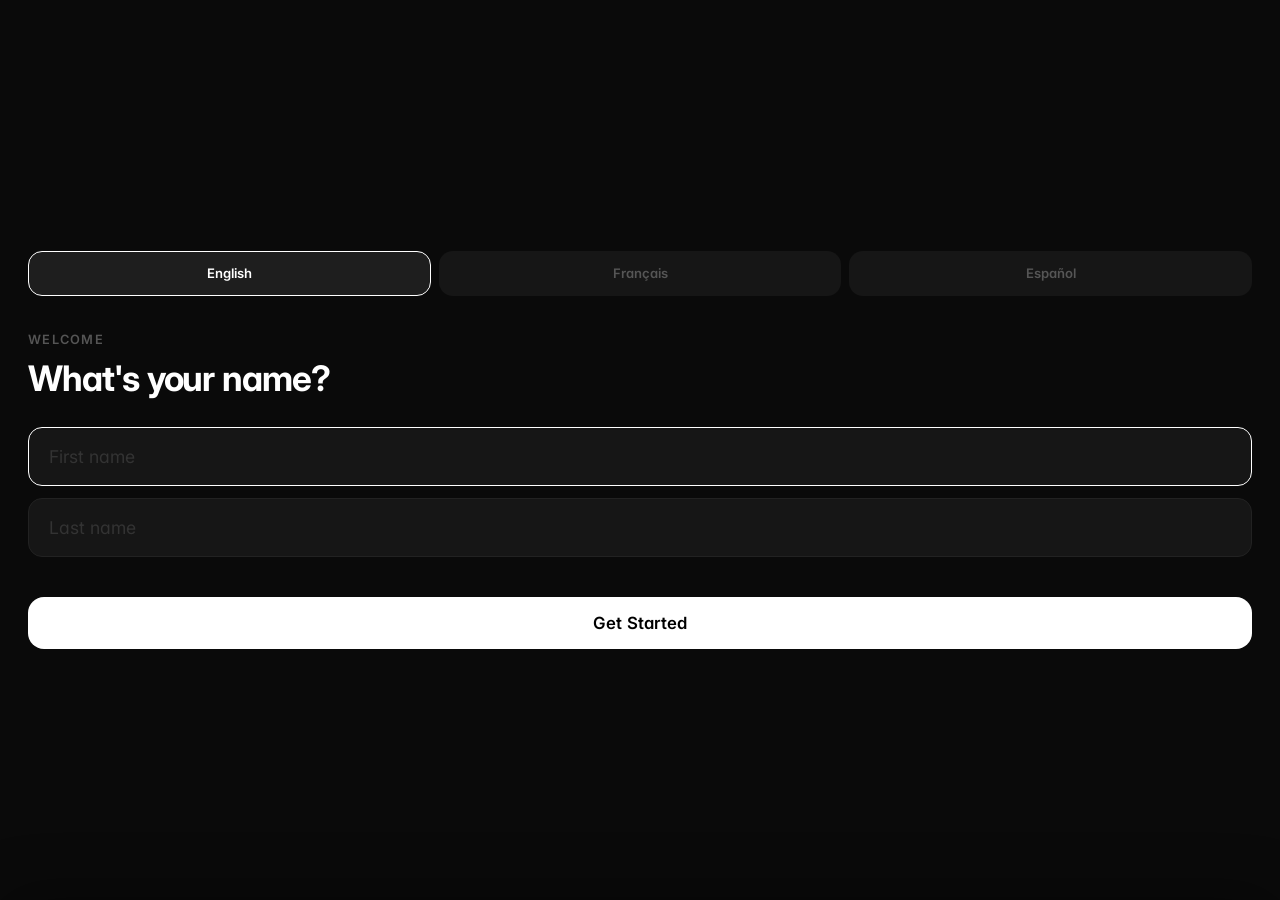
==== overtime/index.html @ 17a218dc "Publish overtime app at /overtime" ====
<!DOCTYPE html>
<html lang="en">
<head>
  <meta charset="UTF-8">
  <meta name="viewport" content="width=device-width, initial-scale=1.0, viewport-fit=cover">
  <meta name="apple-mobile-web-app-capable" content="yes">
  <meta name="apple-mobile-web-app-status-bar-style" content="black">
  <meta name="theme-color" content="#0a0a0a">
  <meta name="description" content="Suivez vos heures supplémentaires et partagez un rapport clair.">
  <title>Heures supplémentaires</title>
  <link rel="manifest" href="./manifest.webmanifest?v=20260817b">
  <link rel="icon" href="./assets/icon.svg" type="image/svg+xml">
  <link rel="apple-touch-icon" href="./assets/icon.svg">
  <link rel="preconnect" href="https://fonts.googleapis.com">
  <link rel="preconnect" href="https://fonts.gstatic.com" crossorigin>
  <link href="https://fonts.googleapis.com/css2?family=Inter:wght@400;500;600;700&display=swap" rel="stylesheet">
  <link rel="stylesheet" href="./styles/app.css?v=20260817b">
</head>
<body>
  <svg style="display:none">
    <symbol id="ico-back" viewBox="0 0 10 18" fill="none" stroke="currentColor" stroke-width="2.2" stroke-linecap="round" stroke-linejoin="round">
      <polyline points="9,1 1,9 9,17"></polyline>
    </symbol>
  </svg>

  <div class="slider" id="slider">
    <section class="screen" id="screen-home" aria-label="Home">
      <div class="home-header">
        <h1 data-i18n="overtime"></h1>
        <div class="home-total" id="homeTotal">0h</div>
        <div class="home-period" id="homePeriod"></div>
      </div>
      <div class="home-name-row">
        <div class="home-name-main">
          <span class="home-name-text" id="homeNameText"></span>
          <button class="edit-name-btn" id="editNameButton" type="button" data-i18n-title="edit_name" data-i18n-aria-label="edit_name">
            <svg width="13" height="13" viewBox="0 0 16 16" fill="none" stroke="currentColor" stroke-width="2.2" stroke-linecap="round" stroke-linejoin="round" aria-hidden="true">
              <path d="M11.5 2.5a2.121 2.121 0 0 1 3 3L5 15H1v-4L11.5 2.5z"></path>
            </svg>
          </button>
        </div>
        <button class="manage-entries-btn" id="manageEntriesButton" type="button" data-i18n-title="edit_entry" data-i18n-aria-label="edit_entry">
          <svg viewBox="0 0 18 18" aria-hidden="true">
            <path d="M3 5h12M3 9h12M3 13h12"></path>
          </svg>
        </button>
      </div>
      <div class="month-filter-wrap" id="monthFilterWrap" hidden>
        <div class="month-filter-label" data-i18n="month_filter"></div>
        <div class="month-filter" id="monthFilter"></div>
      </div>
      <div class="entries-scroll" id="entriesScroll"></div>
      <div class="action-dock">
        <button class="dock-btn dock-btn-primary" id="startFlowButton" type="button">
          <span class="dock-icon" aria-hidden="true">
            <svg width="18" height="18" viewBox="0 0 16 16" fill="none" stroke="currentColor" stroke-width="2.3" stroke-linecap="round">
              <line x1="8" y1="2" x2="8" y2="14"></line>
              <line x1="2" y1="8" x2="14" y2="8"></line>
            </svg>
          </span>
          <span class="dock-label" data-i18n="new_entry"></span>
        </button>
        <button class="dock-btn" id="openSendButton" type="button">
          <span class="dock-icon" aria-hidden="true">
            <svg width="18" height="18" viewBox="0 0 16 16" fill="none" stroke="currentColor" stroke-width="1.9" stroke-linecap="round" stroke-linejoin="round">
              <path d="M14 2 7 9"></path>
              <path d="M14 2 9.5 14l-2.5-5-5-2.5L14 2Z"></path>
            </svg>
          </span>
          <span class="dock-label" data-i18n="send_report"></span>
        </button>
      </div>
    </section>

    <section class="screen" id="screen-date" aria-label="Date">
      <div class="topbar">
        <button class="back-btn" id="backFromDateButton" type="button">
          <svg aria-hidden="true"><use href="#ico-back"></use></svg>
          <span data-i18n="back"></span>
        </button>
        <span class="topbar-title" data-i18n="new_entry"></span>
        <span></span>
      </div>
      <div class="step-dots"><div class="dot active"></div><div class="dot"></div><div class="dot"></div></div>
      <div class="content">
        <div class="screen-label" data-i18n="step1"></div>
        <div class="screen-question" data-i18n="q_date"></div>
        <input type="date" class="field big-input" id="inputDate">
        <button class="cta-btn" id="continueFromDateButton" type="button" data-i18n="continue"></button>
      </div>
    </section>

    <section class="screen" id="screen-hours" aria-label="Hours">
      <div class="topbar">
        <button class="back-btn" id="backFromHoursButton" type="button">
          <svg aria-hidden="true"><use href="#ico-back"></use></svg>
          <span data-i18n="back"></span>
        </button>
        <span class="topbar-title" data-i18n="new_entry"></span>
        <span></span>
      </div>
      <div class="step-dots"><div class="dot done"></div><div class="dot active"></div><div class="dot"></div></div>
      <div class="content">
        <div class="screen-label" data-i18n="step2"></div>
        <div class="screen-question" data-i18n="q_hours"></div>
        <div class="picker-label" data-i18n="lbl_hours"></div>
        <div class="stepper">
          <button class="step-btn" id="decreaseHoursButton" type="button" aria-label="Decrease hours">-</button>
          <div class="step-value" id="dispHours">0</div>
          <button class="step-btn" id="increaseHoursButton" type="button" aria-label="Increase hours">+</button>
        </div>
        <div class="picker-label mt-24" data-i18n="lbl_minutes"></div>
        <div class="seg-control">
          <button class="seg-btn active" type="button" data-minutes="0">00</button>
          <button class="seg-btn" type="button" data-minutes="15">15</button>
          <button class="seg-btn" type="button" data-minutes="30">30</button>
          <button class="seg-btn" type="button" data-minutes="45">45</button>
        </div>
        <div class="time-preview" id="timePreview">0h</div>
        <button class="cta-btn" id="continueFromHoursButton" type="button" data-i18n="continue"></button>
      </div>
    </section>

    <section class="screen" id="screen-note" aria-label="Note">
      <div class="topbar">
        <button class="back-btn" id="backFromNoteButton" type="button">
          <svg aria-hidden="true"><use href="#ico-back"></use></svg>
          <span data-i18n="back"></span>
        </button>
        <span class="topbar-title" data-i18n="new_entry"></span>
        <button class="topbar-action" id="skipNoteButton" type="button" data-i18n="skip"></button>
      </div>
      <div class="step-dots"><div class="dot done"></div><div class="dot done"></div><div class="dot active"></div></div>
      <div class="content">
        <div class="screen-label" data-i18n="step3"></div>
        <div class="screen-question" data-i18n="q_notes"></div>
        <textarea class="field note-input" id="inputNote" rows="4" data-i18n-placeholder="note_placeholder"></textarea>
        <button class="cta-btn" id="continueFromNoteButton" type="button" data-i18n="continue"></button>
      </div>
    </section>

    <section class="screen" id="screen-confirm" aria-label="Confirm">
      <div class="topbar">
        <button class="back-btn" id="backFromConfirmButton" type="button">
          <svg aria-hidden="true"><use href="#ico-back"></use></svg>
          <span data-i18n="back"></span>
        </button>
        <span class="topbar-title" data-i18n="confirm_title"></span>
        <span></span>
      </div>
      <div class="content">
        <div class="screen-question" data-i18n="looks_good"></div>
        <div class="confirm-card">
          <div class="confirm-row">
            <span class="lbl" data-i18n="lbl_date"></span>
            <span class="val" id="confirmDate">-</span>
          </div>
          <div class="confirm-row">
            <span class="lbl" data-i18n="lbl_hours"></span>
            <span class="val" id="confirmHours">-</span>
          </div>
          <div class="confirm-row" id="confirmNoteRow">
            <span class="lbl" data-i18n="lbl_note"></span>
            <span class="val" id="confirmNote">-</span>
          </div>
        </div>
        <button class="cta-btn" id="saveEntryButton" type="button" data-i18n="add_entry"></button>
        <button class="cta-btn cta-btn-secondary" id="cancelEntryButton" type="button" data-i18n="cancel"></button>
      </div>
    </section>
  </div>

  <div class="sheet-backdrop" id="sheetBackdrop" aria-hidden="true"></div>
  <section class="sheet" id="sendSheet" role="dialog" aria-modal="true" aria-hidden="true" aria-labelledby="sendSheetTitle">
    <div class="sheet-handle" aria-hidden="true"></div>
    <div class="sheet-header">
      <div>
        <div class="sheet-kicker" data-i18n="report_title"></div>
        <div class="sheet-title" id="sendSheetTitle" data-i18n="send_to_employer"></div>
      </div>
      <button class="sheet-close" id="closeSendButton" type="button" data-i18n-aria-label="back">
        <svg width="16" height="16" viewBox="0 0 16 16" fill="none" stroke="currentColor" stroke-width="2" stroke-linecap="round" aria-hidden="true">
          <line x1="3" y1="3" x2="13" y2="13"></line>
          <line x1="13" y1="3" x2="3" y2="13"></line>
        </svg>
      </button>
    </div>
    <div class="report-box" id="reportBox"></div>
    <div class="send-actions">
      <button class="send-btn send-copy" id="copyReportButton" type="button" data-i18n="copy_report"></button>
      <button class="send-btn send-whatsapp" id="whatsappReportButton" type="button" data-i18n="whatsapp"></button>
    </div>
  </section>

  <div class="name-overlay" id="nameOverlay" role="dialog" aria-modal="true">
    <div class="lang-selector">
      <button class="lang-btn" type="button" data-lang="en">English</button>
      <button class="lang-btn" type="button" data-lang="fr">Français</button>
      <button class="lang-btn" type="button" data-lang="es">Español</button>
    </div>
    <div class="welcome-label" data-i18n="welcome"></div>
    <div class="welcome-title" data-i18n="whats_your_name"></div>
    <div class="name-fields">
      <input type="text" id="firstName" maxlength="40" autocomplete="given-name" data-i18n-placeholder="first_name">
      <input type="text" id="lastName" maxlength="40" autocomplete="family-name" data-i18n-placeholder="last_name">
    </div>
    <button class="cta-btn" id="submitNameButton" type="button" data-i18n="get_started"></button>
  </div>

  <div class="toast" id="toast" role="status" aria-live="polite"></div>

  <script type="module" src="./src/app.js?v=20260817b"></script>
</body>
</html>
---- overtime/styles/app.css ----
*, *::before, *::after { box-sizing: border-box; margin: 0; padding: 0; }

:root {
  --safe-top: env(safe-area-inset-top, 44px);
  --safe-bottom: env(safe-area-inset-bottom, 34px);
  --safe-left: env(safe-area-inset-left, 0px);
  --safe-right: env(safe-area-inset-right, 0px);
  --bg: #0a0a0a;
  --panel: #161616;
  --panel-strong: #1e1e1e;
  --text: #ffffff;
  --muted: #888888;
  --subtle: #555555;
  --border: #222222;
}

html, body {
  height: 100%;
  background: var(--bg);
}

body {
  min-height: 100dvh;
  overflow: hidden;
  overscroll-behavior: none;
  color: var(--text);
  font-family: "Inter", -apple-system, BlinkMacSystemFont, sans-serif;
  -webkit-font-smoothing: antialiased;
  -moz-osx-font-smoothing: grayscale;
  -webkit-text-size-adjust: 100%;
  font-feature-settings: "cv02", "cv03", "cv04", "cv11";
  font-variant-numeric: tabular-nums;
  touch-action: manipulation;
}

button,
input,
textarea {
  font: inherit;
}

button {
  cursor: pointer;
}

.slider {
  display: flex;
  width: 100%;
  height: 100dvh;
  transition: transform 0.42s cubic-bezier(0.32, 0.72, 0, 1);
  will-change: transform;
}

.screen {
  min-width: 100vw;
  height: 100dvh;
  display: flex;
  flex-direction: column;
  padding: var(--safe-top) max(20px, var(--safe-right)) var(--safe-bottom) max(20px, var(--safe-left));
  overflow: hidden;
}

.topbar {
  display: flex;
  align-items: center;
  justify-content: space-between;
  min-height: 44px;
  padding: 8px 0 4px;
  flex-shrink: 0;
}

.back-btn,
.topbar-action,
.edit-name-btn,
.step-btn,
.seg-btn,
.lang-btn,
.send-btn,
.cta-btn {
  -webkit-tap-highlight-color: transparent;
}

.back-btn {
  display: flex;
  align-items: center;
  gap: 4px;
  background: none;
  border: none;
  color: var(--text);
  font-size: 1.05rem;
  padding: 8px 0;
  opacity: 0.75;
}

.back-btn svg { width: 10px; height: 18px; }

.topbar-title {
  font-size: 0.85rem;
  color: var(--subtle);
  font-weight: 500;
}

.topbar-action {
  background: none;
  border: none;
  color: var(--text);
  font-size: 0.95rem;
  padding: 8px 0;
  opacity: 0.55;
}

.step-dots {
  display: flex;
  gap: 6px;
  justify-content: center;
  padding: 10px 0 6px;
  flex-shrink: 0;
}

.dot {
  width: 6px;
  height: 6px;
  border-radius: 50%;
  background: #333333;
  transition: all 0.3s ease;
}

.dot.active {
  width: 18px;
  border-radius: 3px;
  background: var(--text);
}

.dot.done { background: var(--subtle); }

.content {
  flex: 1;
  min-height: 0;
  display: flex;
  flex-direction: column;
  justify-content: center;
  padding: 0 4px;
}

.screen-label {
  margin-bottom: 12px;
  font-size: 0.8rem;
  color: var(--subtle);
  text-transform: uppercase;
  letter-spacing: 0.1em;
  font-weight: 600;
}

.screen-question {
  margin-bottom: 36px;
  font-size: clamp(1.55rem, 5.8vw, 2rem);
  font-weight: 700;
  letter-spacing: -0.03em;
  line-height: 1.15;
}

.field {
  width: 100%;
  border: none;
  border-radius: 18px;
  padding: 20px 22px;
  background: var(--panel);
  color: var(--text);
  outline: none;
  -webkit-appearance: none;
  caret-color: var(--text);
}

.field::placeholder,
.name-overlay input::placeholder {
  color: #333333;
}

.big-input {
  font-size: clamp(1.45rem, 6vw, 2rem);
  font-weight: 600;
  letter-spacing: -0.02em;
}

.big-input:focus,
.note-input:focus {
  background: #1a1a1a;
}

input[type="date"].big-input {
  font-size: 1.4rem;
  color-scheme: dark;
}

.note-input {
  min-height: 120px;
  resize: none;
  font-size: 1.2rem;
  line-height: 1.5;
}

.cta-btn,
.send-btn {
  border: none;
  border-radius: 16px;
  font-weight: 600;
  transition: opacity 0.15s, transform 0.15s, background-color 0.15s, color 0.15s;
}

.cta-btn {
  width: 100%;
  margin-top: 20px;
  padding: 16px 18px;
  background: #ffffff;
  color: #000000;
  font-size: 1.05rem;
}

.cta-btn-secondary {
  margin-top: 10px;
  background: var(--panel);
  color: var(--muted);
}

.cta-btn:active,
.send-btn:active {
  opacity: 0.75;
  transform: scale(0.98);
}

.cta-btn:disabled,
.send-btn:disabled {
  opacity: 0.45;
  cursor: not-allowed;
  transform: none;
}

#screen-home { background: var(--bg); }

.home-header {
  padding: 16px 0 14px;
  flex-shrink: 0;
}

.home-header h1 {
  margin-bottom: 6px;
  font-size: 0.8rem;
  color: var(--subtle);
  text-transform: uppercase;
  letter-spacing: 0.1em;
  font-weight: 600;
}

.home-total {
  font-size: clamp(2.8rem, 15vw, 4rem);
  font-weight: 700;
  letter-spacing: -0.04em;
  line-height: 1;
}

.home-period {
  margin-top: 10px;
  color: #777777;
  font-size: 0.95rem;
  font-weight: 600;
  letter-spacing: -0.01em;
}

.home-name-row {
  display: flex;
  align-items: center;
  justify-content: space-between;
  gap: 12px;
  margin-bottom: 16px;
  flex-shrink: 0;
}

.home-name-main {
  min-width: 0;
  display: flex;
  align-items: center;
  gap: 8px;
}

.home-name-text {
  min-width: 0;
  font-size: 0.95rem;
  font-weight: 600;
  color: #aaaaaa;
  overflow: hidden;
  text-overflow: ellipsis;
  white-space: nowrap;
}

.edit-name-btn,
.manage-entries-btn {
  display: flex;
  align-items: center;
  background: none;
  border: none;
}

.edit-name-btn {
  padding: 4px 2px;
  color: #444444;
  font-size: 0;
  transition: color 0.15s;
}

.edit-name-btn:active { color: #aaaaaa; }

.manage-entries-btn {
  justify-content: center;
  width: 36px;
  height: 36px;
  border: 1px solid transparent;
  border-radius: 999px;
  color: var(--subtle);
  transition: background-color 0.15s, border-color 0.15s, color 0.15s, opacity 0.15s, transform 0.15s;
  flex-shrink: 0;
  -webkit-tap-highlight-color: transparent;
}

.manage-entries-btn svg {
  width: 19px;
  height: 19px;
  fill: none;
  stroke: currentColor;
  stroke-linecap: round;
  stroke-linejoin: round;
  stroke-width: 2;
}

.manage-entries-btn.active {
  border-color: var(--border);
  background: var(--panel);
  color: var(--text);
}

.manage-entries-btn:disabled {
  opacity: 0.35;
  cursor: not-allowed;
}

.manage-entries-btn:active:not(:disabled) {
  transform: scale(0.96);
}

.month-filter-wrap {
  margin-bottom: 14px;
  flex-shrink: 0;
}

.month-filter-label {
  margin-bottom: 10px;
  color: var(--subtle);
  font-size: 0.72rem;
  font-weight: 600;
  text-transform: uppercase;
  letter-spacing: 0.1em;
}

.month-filter {
  display: flex;
  gap: 8px;
  overflow-x: auto;
  padding-bottom: 4px;
  -webkit-overflow-scrolling: touch;
}

.month-filter::-webkit-scrollbar {
  display: none;
}

.month-chip {
  border: none;
  border-radius: 999px;
  background: var(--panel);
  color: var(--muted);
  padding: 10px 14px;
  white-space: nowrap;
  font-size: 0.82rem;
  font-weight: 600;
  transition: background-color 0.15s, color 0.15s;
  flex-shrink: 0;
}

.month-chip.active {
  background: #ffffff;
  color: #000000;
}

.entries-scroll {
  flex: 1;
  overflow-y: auto;
  -webkit-overflow-scrolling: touch;
  padding-bottom: 16px;
}

.entries-scroll::-webkit-scrollbar,
.report-box::-webkit-scrollbar {
  display: none;
}

.entry-row {
  position: relative;
  padding: 14px 0;
  border-bottom: 1px solid var(--panel);
  overflow: hidden;
}

.entry-surface {
  display: block;
  width: 100%;
}

.entry-summary {
  display: grid;
  grid-template-columns: minmax(0, 1fr) auto;
  align-items: start;
  gap: 12px;
}

.entry-main {
  min-width: 0;
  display: grid;
  grid-template-columns: auto minmax(0, 1fr);
  align-items: start;
  gap: 12px;
  border: none;
  background: none;
  color: inherit;
  padding: 0;
  text-align: left;
}

.entry-actions {
  display: inline-flex;
  align-items: center;
  gap: 0;
  flex-shrink: 0;
}

.entry-row.actions-open .entry-actions {
  gap: 6px;
}

.entry-action {
  min-width: 0;
  max-width: 0;
  overflow: hidden;
  border: 0 solid var(--border);
  border-radius: 999px;
  background: var(--panel);
  color: var(--muted);
  padding: 0;
  font-size: 0.72rem;
  font-weight: 700;
  line-height: 1;
  white-space: nowrap;
  transition: background-color 0.15s, border-color 0.15s, color 0.15s, max-width 0.15s, opacity 0.15s, padding 0.15s, transform 0.15s;
  -webkit-tap-highlight-color: transparent;
  opacity: 0;
  pointer-events: none;
  transform: translateX(6px);
}

.entry-row.actions-open .entry-action {
  min-width: 54px;
  max-width: 80px;
  border-width: 1px;
  padding: 7px 10px;
  opacity: 1;
  pointer-events: auto;
  transform: translateX(0);
}

.entry-row.actions-open .entry-action:active {
  transform: scale(0.96);
}

.entry-action-edit {
  color: #d6d6d6;
}

.entry-action-delete {
  color: #ff9b9b;
}

.entry-meta {
  min-width: 0;
  display: inline-flex;
  align-items: baseline;
  gap: 8px;
  white-space: nowrap;
}

.entry-date {
  min-width: 0;
  color: var(--subtle);
  font-size: 0.85rem;
  white-space: nowrap;
}

.entry-hrs {
  min-width: 0;
  color: var(--text);
  font-size: 1.05rem;
  font-weight: 600;
  white-space: nowrap;
}

.entry-preview {
  min-width: 0;
  color: var(--subtle);
  font-size: 0.85rem;
  white-space: nowrap;
  overflow: hidden;
  text-overflow: ellipsis;
}

.entry-details {
  display: none;
  margin-top: 10px;
  margin-left: 0;
  padding-right: 8px;
  color: #c1c1c1;
  font-size: 0.86rem;
  line-height: 1.5;
  white-space: pre-wrap;
}

.entry-row.expanded .entry-details {
  display: block;
}

.empty-msg {
  padding: 32px 0;
  text-align: center;
  color: #333333;
  font-size: 0.95rem;
}

.action-dock {
  position: sticky;
  bottom: calc(var(--safe-bottom) + 6px);
  display: grid;
  grid-template-columns: 1fr 1fr;
  gap: 10px;
  padding: 10px;
  margin-top: 14px;
  border: 1px solid rgba(255, 255, 255, 0.06);
  border-radius: 22px;
  background: rgba(12, 12, 12, 0.92);
  backdrop-filter: blur(16px);
  -webkit-backdrop-filter: blur(16px);
  flex-shrink: 0;
}

.dock-btn {
  display: flex;
  flex-direction: column;
  align-items: center;
  justify-content: center;
  gap: 6px;
  min-height: 64px;
  border: none;
  border-radius: 16px;
  background: var(--panel);
  color: var(--text);
  transition: opacity 0.15s, transform 0.15s, background-color 0.15s, color 0.15s;
}

.dock-btn:disabled {
  opacity: 0.45;
  cursor: not-allowed;
}

.dock-btn:active {
  transform: scale(0.98);
}

.dock-btn-primary {
  background: #ffffff;
  color: #000000;
}

.dock-icon {
  display: inline-flex;
  align-items: center;
  justify-content: center;
}

.dock-label {
  font-size: 0.76rem;
  font-weight: 700;
  letter-spacing: 0.04em;
  text-transform: uppercase;
}

.picker-label {
  margin-bottom: 10px;
  font-size: 0.75rem;
  text-transform: uppercase;
  letter-spacing: 0.08em;
  color: var(--subtle);
  font-weight: 600;
}

.mt-24 { margin-top: 24px; }

.stepper {
  display: flex;
  align-items: center;
  border-radius: 18px;
  overflow: hidden;
  background: var(--panel);
}

.step-btn {
  width: 72px;
  height: 72px;
  border: none;
  background: none;
  color: var(--text);
  font-size: 1.8rem;
  font-weight: 300;
  transition: background 0.12s;
  flex-shrink: 0;
}

.step-btn:active { background: #2a2a2a; }

.step-value {
  flex: 1;
  text-align: center;
  font-size: 2.8rem;
  font-weight: 700;
  letter-spacing: -0.03em;
}

.seg-control {
  display: grid;
  grid-template-columns: repeat(4, 1fr);
  gap: 4px;
  padding: 4px;
  border-radius: 14px;
  background: var(--panel);
}

.seg-btn {
  border: none;
  border-radius: 10px;
  background: none;
  color: var(--subtle);
  font-size: 1rem;
  font-weight: 600;
  padding: 14px 0;
  transition: background 0.15s, color 0.15s;
}

.seg-btn.active {
  background: #ffffff;
  color: #000000;
}

.time-preview {
  margin: 20px 0 4px;
  text-align: center;
  font-size: 1rem;
  color: var(--subtle);
  font-weight: 500;
  letter-spacing: -0.01em;
  transition: color 0.2s;
}

.time-preview.has-time { color: #aaaaaa; }

.confirm-card {
  margin-bottom: 4px;
  border-radius: 22px;
  padding: 28px 24px;
  background: var(--panel);
}

.confirm-row {
  display: flex;
  justify-content: space-between;
  align-items: center;
  gap: 12px;
  padding: 12px 0;
  border-bottom: 1px solid var(--border);
}

.confirm-row:last-child { border-bottom: none; }

.confirm-row .lbl {
  color: var(--subtle);
  font-size: 0.85rem;
}

.confirm-row .val {
  text-align: right;
  font-size: 1rem;
  font-weight: 600;
}

.report-box {
  flex: 1;
  overflow-y: auto;
  -webkit-overflow-scrolling: touch;
  border-radius: 18px;
  padding: 20px;
  background: var(--panel);
  color: #aaaaaa;
  font-family: "SF Mono", "Menlo", "Consolas", monospace;
  font-size: 0.82rem;
  line-height: 1.7;
  white-space: pre-wrap;
  word-break: break-word;
}

.send-actions {
  display: grid;
  grid-template-columns: 1fr 1fr;
  gap: 10px;
  margin-top: 16px;
  flex-shrink: 0;
}

.send-btn {
  padding: 16px;
  font-size: 0.95rem;
}

.send-copy {
  background: var(--panel-strong);
  color: var(--text);
}

.send-whatsapp {
  background: #ffffff;
  color: #000000;
}

.sheet-backdrop {
  position: fixed;
  inset: 0;
  z-index: 800;
  background: rgba(0, 0, 0, 0.55);
  opacity: 0;
  pointer-events: none;
  transition: opacity 0.2s ease;
}

.sheet {
  position: fixed;
  left: 0;
  right: 0;
  bottom: 0;
  z-index: 900;
  display: flex;
  flex-direction: column;
  gap: 0;
  max-height: min(82dvh, 720px);
  padding: 10px max(18px, var(--safe-right)) calc(var(--safe-bottom) + 18px) max(18px, var(--safe-left));
  border-top-left-radius: 26px;
  border-top-right-radius: 26px;
  background: #101010;
  box-shadow: 0 -20px 60px rgba(0, 0, 0, 0.42);
  transform: translateY(calc(100% + 18px));
  transition: transform 0.26s cubic-bezier(0.32, 0.72, 0, 1);
  pointer-events: none;
}

body.sheet-open .sheet-backdrop {
  opacity: 1;
  pointer-events: auto;
}

body.sheet-open .sheet {
  transform: translateY(0);
  pointer-events: auto;
}

.sheet-handle {
  width: 42px;
  height: 4px;
  margin: 0 auto 12px;
  border-radius: 999px;
  background: #353535;
}

.sheet-header {
  display: flex;
  align-items: flex-start;
  justify-content: space-between;
  gap: 12px;
  margin-bottom: 16px;
}

.sheet-kicker {
  margin-bottom: 6px;
  color: var(--subtle);
  font-size: 0.72rem;
  font-weight: 700;
  letter-spacing: 0.1em;
  text-transform: uppercase;
}

.sheet-title {
  font-size: clamp(1.3rem, 5vw, 1.65rem);
  font-weight: 700;
  letter-spacing: -0.03em;
  line-height: 1.15;
}

.sheet-close {
  position: relative;
  z-index: 1;
  display: inline-flex;
  align-items: center;
  justify-content: center;
  width: 38px;
  height: 38px;
  border: none;
  border-radius: 999px;
  background: var(--panel);
  color: var(--muted);
  flex-shrink: 0;
}

.name-overlay {
  position: fixed;
  inset: 0;
  z-index: 500;
  display: flex;
  flex-direction: column;
  justify-content: center;
  padding: calc(var(--safe-top) + 20px) 28px calc(var(--safe-bottom) + 20px);
  background: var(--bg);
  transition: opacity 0.4s ease, transform 0.4s ease;
}

.name-overlay.hide {
  opacity: 0;
  transform: translateY(-24px);
  pointer-events: none;
}

.lang-selector {
  display: flex;
  gap: 8px;
  margin-bottom: 36px;
}

.lang-btn {
  flex: 1;
  padding: 12px 8px;
  border: 1.5px solid transparent;
  border-radius: 14px;
  background: var(--panel);
  color: var(--subtle);
  font-size: 0.82rem;
  font-weight: 600;
  line-height: 1.4;
  text-align: center;
  transition: all 0.2s;
}

.lang-btn.active {
  border-color: #ffffff;
  background: var(--panel-strong);
  color: #ffffff;
}

.name-overlay .welcome-label {
  margin-bottom: 10px;
  font-size: 0.8rem;
  color: var(--subtle);
  text-transform: uppercase;
  letter-spacing: 0.1em;
  font-weight: 600;
}

.name-overlay .welcome-title {
  margin-bottom: 28px;
  font-size: 2.2rem;
  font-weight: 700;
  letter-spacing: -0.03em;
  line-height: 1.2;
}

.name-fields {
  display: flex;
  flex-direction: column;
  gap: 12px;
  margin-bottom: 20px;
}

.name-overlay input {
  border: 1.5px solid var(--border);
  border-radius: 14px;
  padding: 18px 20px;
  background: var(--panel);
  color: var(--text);
  font-size: 1.1rem;
  outline: none;
  transition: border-color 0.2s;
}

.name-overlay input:focus { border-color: #ffffff; }

.toast {
  position: fixed;
  left: 50%;
  bottom: calc(var(--safe-bottom) + 22px);
  z-index: 700;
  transform: translate(-50%, 12px);
  opacity: 0;
  pointer-events: none;
  min-width: 160px;
  max-width: calc(100vw - 48px);
  padding: 14px 18px;
  border-radius: 14px;
  background: rgba(255, 255, 255, 0.96);
  color: #000000;
  text-align: center;
  font-size: 0.95rem;
  font-weight: 600;
  transition: opacity 0.2s ease, transform 0.2s ease;
}

.toast.show {
  opacity: 1;
  transform: translate(-50%, 0);
}

.shake {
  animation: shake-x 0.26s linear;
}

@keyframes shake-x {
  0%, 100% { transform: translateX(0); }
  20% { transform: translateX(-7px); }
  40% { transform: translateX(7px); }
  60% { transform: translateX(-5px); }
  80% { transform: translateX(5px); }
}

@media (max-width: 430px) {
  .screen {
    padding: var(--safe-top) max(16px, var(--safe-right)) var(--safe-bottom) max(16px, var(--safe-left));
  }

  .home-header {
    padding: 10px 0 12px;
  }

  .home-period {
    margin-top: 8px;
    font-size: 0.88rem;
  }

  .home-name-row {
    margin-bottom: 12px;
  }

  .month-filter-wrap {
    margin-bottom: 12px;
  }

  .month-chip {
    padding: 9px 12px;
    font-size: 0.78rem;
  }

  .entry-main {
    grid-template-columns: 1fr;
    align-items: start;
    row-gap: 6px;
  }

  .entry-row.actions-open .entry-action {
    min-width: 58px;
    padding: 8px 11px;
  }

  .entry-meta {
    gap: 6px;
  }

  .entry-date {
    grid-column: 1;
  }

  .entry-preview {
    grid-column: 1;
    line-height: 1.4;
  }

  .action-dock {
    gap: 8px;
    padding: 8px;
    margin-top: 10px;
  }

  .dock-btn {
    min-height: 58px;
    gap: 4px;
  }

  .dock-label {
    font-size: 0.7rem;
  }

  .step-btn {
    width: 60px;
    height: 60px;
    font-size: 1.55rem;
  }

  .step-value {
    font-size: 2.3rem;
  }

  .seg-btn {
    padding: 12px 0;
    font-size: 0.94rem;
  }

  .report-box {
    padding: 16px;
    font-size: 0.78rem;
  }

  .send-actions {
    grid-template-columns: 1fr;
  }

  .lang-selector {
    gap: 6px;
    margin-bottom: 24px;
  }

  .lang-btn {
    padding: 10px 6px;
    font-size: 0.76rem;
  }

  .name-overlay {
    justify-content: flex-start;
    overflow-y: auto;
  }

  .name-overlay .welcome-title {
    margin-bottom: 22px;
    font-size: clamp(1.75rem, 8.4vw, 2.2rem);
  }

  .name-overlay input {
    padding: 16px 18px;
  }

  .sheet {
    max-height: 88dvh;
    padding-left: max(16px, var(--safe-left));
    padding-right: max(16px, var(--safe-right));
  }
}

@media (max-height: 760px) {
  .content {
    justify-content: flex-start;
    overflow-y: auto;
    padding-top: 12px;
    padding-bottom: 12px;
  }

  .step-dots {
    padding: 8px 0 4px;
  }

  .screen-label {
    margin-bottom: 10px;
  }

  .screen-question {
    margin-bottom: 24px;
  }

  .field {
    padding: 18px;
  }

  .note-input {
    min-height: 104px;
    font-size: 1.05rem;
  }

  .cta-btn {
    margin-top: 14px;
  }

  .picker-label {
    margin-bottom: 8px;
  }

  .mt-24 {
    margin-top: 18px;
  }

  .time-preview {
    margin: 14px 0 2px;
  }

  .confirm-card {
    padding: 22px 18px;
  }

  .action-dock {
    margin-top: 10px;
    padding: 8px;
  }
}

@media (prefers-reduced-motion: reduce) {
  .slider,
  .cta-btn,
  .dock-btn,
  .send-btn,
  .topbar-action,
  .back-btn,
  .seg-btn,
  .lang-btn,
  .name-overlay,
  .toast,
  .sheet,
  .sheet-backdrop,
  .entry-action {
    transition: none;
  }

  .shake {
    animation: none;
  }
}
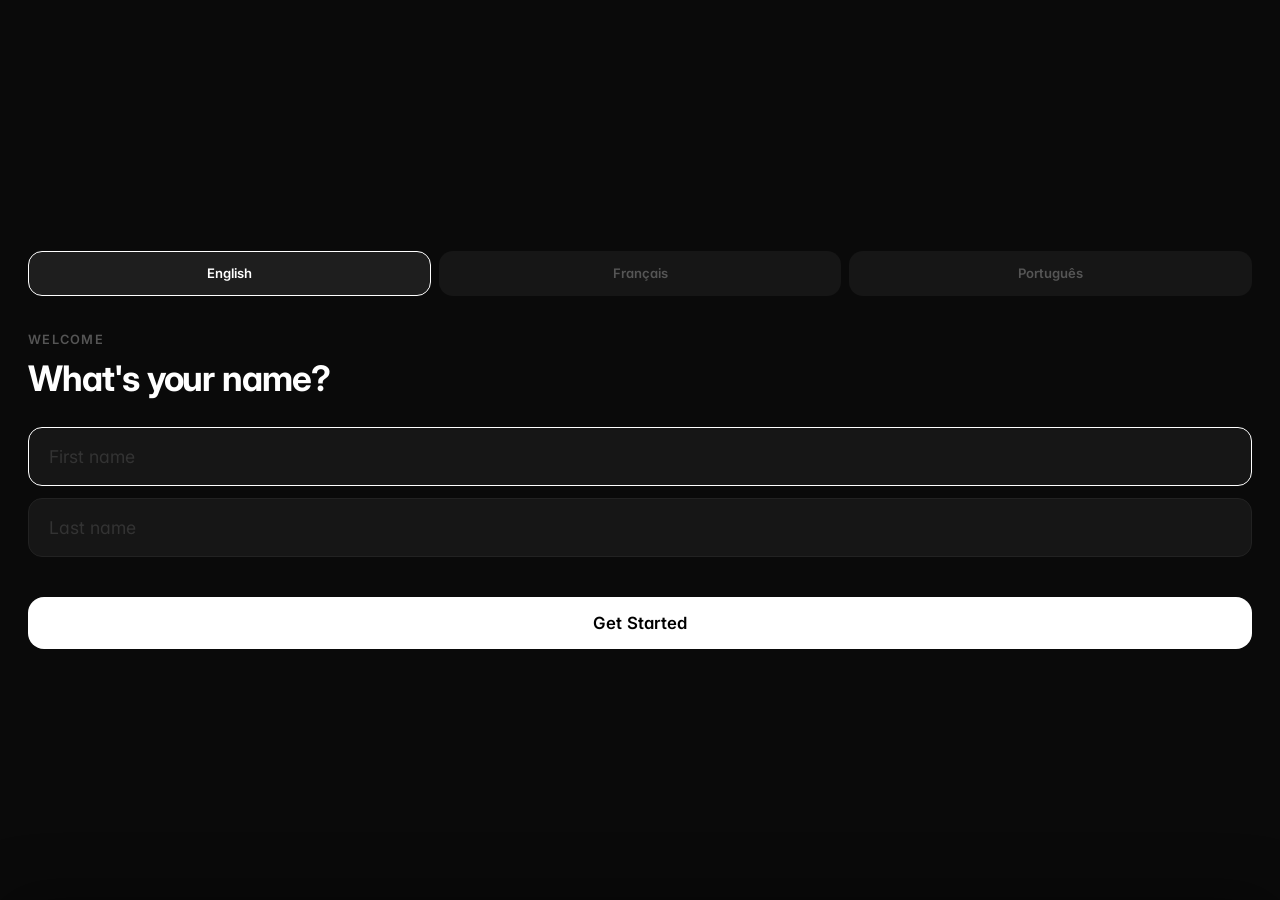
==== commit 18576bd6: "Restore Portuguese in overtime app" ====
--- a/overtime/index.html
+++ b/overtime/index.html
@@ -8,13 +8,13 @@
   <meta name="theme-color" content="#0a0a0a">
   <meta name="description" content="Suivez vos heures supplémentaires et partagez un rapport clair.">
   <title>Heures supplémentaires</title>
-  <link rel="manifest" href="./manifest.webmanifest?v=20260817b">
+  <link rel="manifest" href="./manifest.webmanifest?v=20260924a">
   <link rel="icon" href="./assets/icon.svg" type="image/svg+xml">
   <link rel="apple-touch-icon" href="./assets/icon.svg">
   <link rel="preconnect" href="https://fonts.googleapis.com">
   <link rel="preconnect" href="https://fonts.gstatic.com" crossorigin>
   <link href="https://fonts.googleapis.com/css2?family=Inter:wght@400;500;600;700&display=swap" rel="stylesheet">
-  <link rel="stylesheet" href="./styles/app.css?v=20260817b">
+  <link rel="stylesheet" href="./styles/app.css?v=20260924a">
 </head>
 <body>
   <svg style="display:none">
@@ -196,7 +196,7 @@
     <div class="lang-selector">
       <button class="lang-btn" type="button" data-lang="en">English</button>
       <button class="lang-btn" type="button" data-lang="fr">Français</button>
-      <button class="lang-btn" type="button" data-lang="es">Español</button>
+      <button class="lang-btn" type="button" data-lang="pt">Português</button>
     </div>
     <div class="welcome-label" data-i18n="welcome"></div>
     <div class="welcome-title" data-i18n="whats_your_name"></div>
@@ -209,6 +209,6 @@
 
   <div class="toast" id="toast" role="status" aria-live="polite"></div>
 
-  <script type="module" src="./src/app.js?v=20260817b"></script>
+  <script type="module" src="./src/app.js?v=20260924a"></script>
 </body>
 </html>
